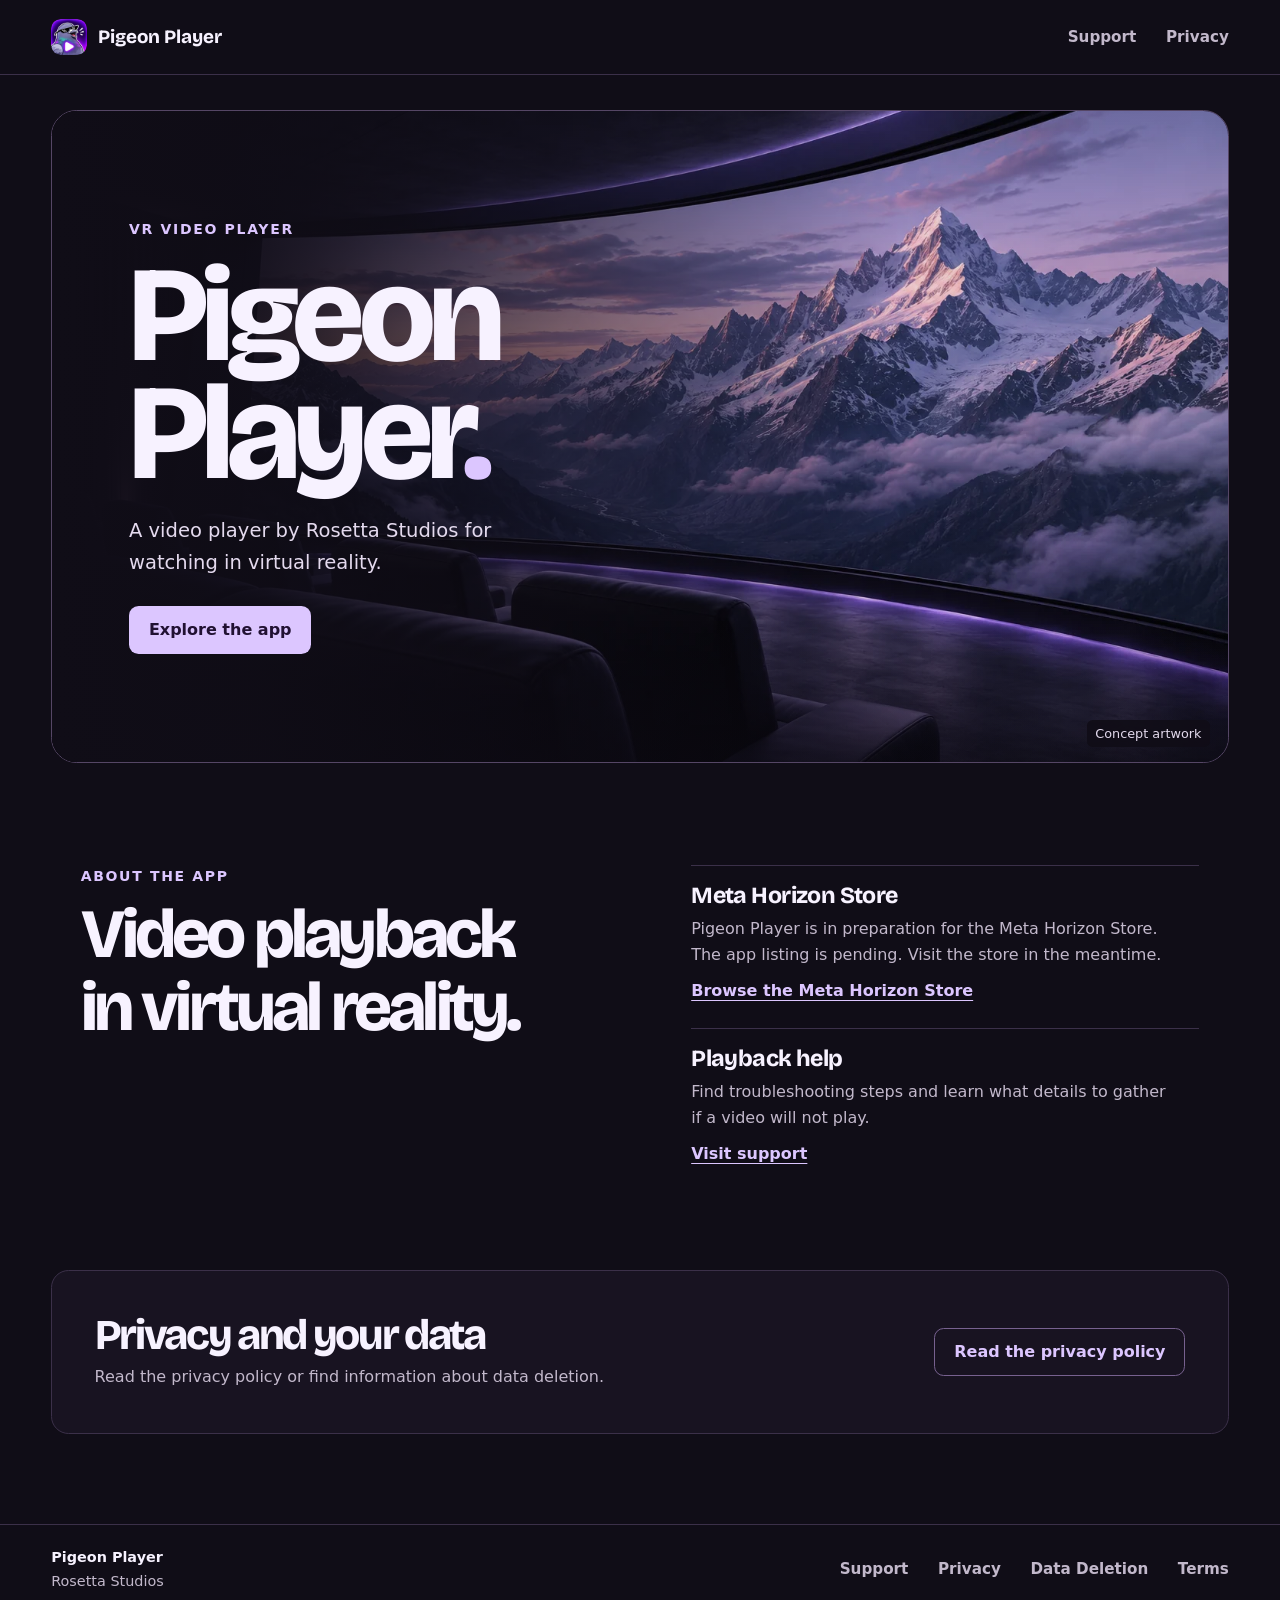
==== index.html @ 3c668d74 "Publish Pigeon Player website" ====
<!doctype html>
<html lang="en">
<head>
  <meta charset="utf-8">
  <meta name="viewport" content="width=device-width, initial-scale=1">
  <meta name="description" content="Meet Pigeon Player, a VR video player by Rosetta Studios in preparation for the Meta Horizon Store.">
  <meta name="theme-color" content="#100d17">
  <title>Pigeon Player — VR Video Player</title>
  <link rel="canonical" href="https://odgripginger.github.io/pigeon-player-website/">
  <link rel="icon" type="image/png" href="assets/pigeon-player-icon.png">
  <link rel="stylesheet" href="styles.css">
</head>
<body>
  <a class="skip" href="#main">Skip to content</a>
  <header class="site-header">
    <div class="wrap header-inner">
      <a class="brand" href="index.html" aria-current="page"><img class="brand-mark" src="assets/pigeon-player-icon.png" alt="" width="36" height="36"><span>Pigeon Player</span></a>
      <nav class="header-nav" aria-label="Primary"><a href="support.html">Support</a><a href="privacy.html">Privacy</a></nav>
    </div>
  </header>

<main id="main" class="home">
  <section class="hero wrap" aria-labelledby="hero-title">
    <img class="hero-art" src="assets/alpine-cinema.webp" alt="" width="1536" height="1024" fetchpriority="high">
    <div class="hero-content">
      <p class="eyebrow">VR video player</p>
      <h1 id="hero-title">Pigeon<br>Player<span>.</span></h1>
      <p class="hero-description">A video player by Rosetta Studios for watching in virtual reality.</p>
      <a class="button" href="#about">Explore the app</a>
    </div>
    <p class="hero-credit">Concept artwork</p>
  </section>

  <section class="overview wrap" id="about" aria-labelledby="about-title">
    <div>
      <p class="eyebrow">About the app</p>
      <h2 id="about-title">Video playback<br> in virtual reality.</h2>
    </div>
    <div class="overview-details">
      <article class="overview-item">
        <h3>Meta Horizon Store</h3>
        <p>Pigeon Player is in preparation for the Meta Horizon Store. The app listing is pending. Visit the store in the meantime.</p>
        <a class="text-link" href="https://www.meta.com/experiences/">Browse the Meta Horizon Store</a>
      </article>
      <article class="overview-item">
        <h3>Playback help</h3>
        <p>Find troubleshooting steps and learn what details to gather if a video will not play.</p>
        <a class="text-link" href="support.html">Visit support</a>
      </article>
    </div>
  </section>

  <section class="privacy-band wrap" aria-labelledby="privacy-title">
    <div>
      <h2 id="privacy-title">Privacy and your data</h2>
      <p>Read the privacy policy or find information about data deletion.</p>
    </div>
    <a class="button button-outline" href="privacy.html">Read the privacy policy</a>
  </section>
</main>
  <footer class="site-footer">
    <div class="wrap footer-inner">
      <p><strong>Pigeon Player</strong><br>Rosetta Studios</p>
      <nav aria-label="Footer"><a href="support.html">Support</a><a href="privacy.html">Privacy</a><a href="data-deletion.html">Data Deletion</a><a href="terms.html">Terms</a></nav>
    </div>
  </footer>
</body>
</html>
---- styles.css ----
@font-face {
  font-family: "Bricolage Grotesque";
  src: url("assets/bricolage-grotesque.woff2") format("woff2");
  font-style: normal;
  font-weight: 600 800;
  font-display: swap;
}

:root {
  color-scheme: dark;
  --bg: #100d17;
  --surface: #181321;
  --ink: #f7f2ff;
  --muted: #c2b8cb;
  --accent: #dcc6ff;
  --accent-ink: #211132;
  --line: #3b3049;
  --display: "Bricolage Grotesque", "Segoe UI", sans-serif;
  --body: "Segoe UI", system-ui, sans-serif;
  --gutter: clamp(1rem, 4vw, 3.5rem);
  --wrap: 77rem;
}

*, *::before, *::after { box-sizing: border-box; }
body {
  margin: 0;
  min-height: 100vh;
  min-height: 100svh;
  display: flex;
  flex-direction: column;
  background: var(--bg);
  color: var(--ink);
  font: 1rem/1.65 var(--body);
}
main { flex: 1 0 auto; }
h1, h2, h3, p, ul, ol, figure { margin: 0; }
h1, h2, h3 { font-family: var(--display); font-weight: 750; line-height: 1.05; }
p { color: var(--muted); }
a { color: var(--accent); text-underline-offset: .22em; }
a:hover { color: var(--ink); }
:focus-visible { outline: 2px solid var(--accent); outline-offset: 5px; }
[id] { scroll-margin-top: 1.5rem; }

.wrap { width: min(var(--wrap), calc(100% - var(--gutter) * 2)); margin-inline: auto; }
.skip {
  position: fixed;
  z-index: 5;
  inset: .75rem auto auto .75rem;
  padding: .5rem 1rem;
  transform: translateY(-200%);
  background: var(--accent);
  color: var(--accent-ink);
}
.skip:focus { transform: none; color: var(--accent-ink); }

.site-header { border-bottom: 1px solid var(--line); }
.header-inner, .footer-inner {
  display: flex;
  align-items: center;
  justify-content: space-between;
  flex-wrap: wrap;
  column-gap: 1.5rem;
  row-gap: .45rem;
}
.header-inner { min-height: 4.65rem; padding-block: .65rem; }
.brand {
  display: inline-flex;
  align-items: center;
  gap: .7rem;
  color: var(--ink);
  font: 750 1.18rem/1.1 var(--display);
  text-decoration: none;
}
.brand-mark {
  display: block;
  width: 2.25rem;
  height: auto;
  border-radius: .6rem;
}
.header-nav, .footer-inner nav { display: flex; flex-wrap: wrap; gap: .25rem clamp(.9rem, 2.5vw, 1.85rem); }
.header-nav a, .footer-inner nav a {
  display: inline-flex;
  align-items: center;
  min-height: 2.65rem;
  color: var(--muted);
  font-size: .95rem;
  font-weight: 600;
  text-decoration: none;
}
.header-nav a:hover, .footer-inner nav a:hover, a[aria-current="page"] { color: var(--ink); }
.header-nav a[aria-current], .footer-inner nav a[aria-current] { text-decoration: underline; }

.home { padding-block: clamp(1rem, 3vw, 2.15rem) clamp(3.5rem, 7vw, 6rem); }
.hero {
  position: relative;
  isolation: isolate;
  display: grid;
  align-items: center;
  min-height: clamp(32rem, 51vw, 41.5rem);
  overflow: hidden;
  border: 1px solid #554665;
  border-radius: 1.6rem;
  background: #171222;
}
.hero-art, .hero::after { position: absolute; inset: 0; width: 100%; height: 100%; }
.hero-art { z-index: -2; object-fit: cover; object-position: center 54%; }
.hero::after {
  content: "";
  z-index: -1;
  background:
    linear-gradient(90deg, #100d17 0%, #100d17e8 18%, #100d1790 42%, #100d1715 72%),
    linear-gradient(0deg, #08060da8 0%, transparent 22%);
}
.hero-content { padding: clamp(1.4rem, 6vw, 5.15rem); max-width: 42rem; }
.eyebrow {
  color: var(--accent);
  font-size: .875rem;
  font-weight: 700;
  letter-spacing: .12em;
  text-transform: uppercase;
}
.hero h1 {
  margin-block: 1rem 1.35rem;
  font-size: clamp(4.55rem, 10.6vw, 9.3rem);
  letter-spacing: -.045em;
  line-height: .87;
}
.hero h1 span { color: var(--accent); }
.hero-description { max-width: 25rem; font-size: clamp(1rem, 1.65vw, 1.22rem); color: #e4daee; }
.hero-credit {
  position: absolute;
  right: 1.1rem;
  bottom: .9rem;
  padding: .2rem .55rem;
  border-radius: .35rem;
  background: #100d17e6;
  color: #e2d9ec;
  font-size: .8rem;
}
.button {
  display: inline-flex;
  align-items: center;
  justify-content: center;
  min-height: 3.05rem;
  padding: .55rem 1.18rem;
  border: 1px solid transparent;
  border-radius: .6rem;
  background: var(--accent);
  color: var(--accent-ink);
  font-weight: 700;
  text-align: center;
  text-decoration: none;
  transition: background-color .18s ease, color .18s ease;
}
.hero .button { margin-top: 1.65rem; }
.button:hover { background: #f2e9ff; color: var(--accent-ink); }
.button-outline { background: transparent; border-color: #77618f; color: var(--accent); }

.overview {
  display: grid;
  grid-template-columns: 1fr 1fr;
  gap: 2rem clamp(2rem, 8vw, 7.5rem);
  padding: clamp(3.5rem, 8vw, 6.75rem) clamp(0rem, 2.3vw, 2rem);
}
.overview h2, .privacy-band h2 { margin-top: .7rem; letter-spacing: -.055em; }
.overview h2 { font-size: clamp(2.5rem, 5.4vw, 4.6rem); }
.overview-item { border-top: 1px solid var(--line); padding-block: 1.05rem 1.45rem; }
.overview-item:last-child { padding-bottom: 0; }
.overview-item h3 { font-size: 1.45rem; letter-spacing: -.025em; }
.overview-item p { margin-top: .55rem; max-width: 47ch; }
.text-link { display: inline-block; margin-top: .6rem; font-weight: 650; }
.privacy-band {
  display: flex;
  gap: 1.1rem 2rem;
  align-items: center;
  justify-content: space-between;
  flex-wrap: wrap;
  padding: clamp(1.4rem, 4vw, 2.65rem);
  border: 1px solid var(--line);
  border-radius: 1.1rem;
  background: var(--surface);
}
.privacy-band h2 { margin: 0 0 .4rem; font-size: clamp(1.7rem, 3.5vw, 2.65rem); }

.resource { padding-block: clamp(2.75rem, 7vw, 5.75rem) clamp(4rem, 8vw, 7rem); }
.resource-heading {
  padding-bottom: clamp(1.75rem, 5vw, 3.45rem);
  border-bottom: 1px solid var(--line);
}
.resource-heading h1 {
  margin-block: .45rem .9rem;
  font-size: clamp(3rem, 8vw, 6.65rem);
  letter-spacing: -.073em;
}
.resource-heading > p:last-child { max-width: 62ch; font-size: 1.075rem; }
.resource-layout {
  display: grid;
  grid-template-columns: minmax(11rem, .62fr) minmax(0, 2fr);
  gap: clamp(1.75rem, 6vw, 6.5rem);
  margin-top: 2rem;
}
.outline { align-self: start; }
.outline p { color: var(--ink); font-weight: 700; }
.outline ul { list-style: none; padding: .65rem 0 0; }
.outline a { display: inline-block; padding: .25rem 0; }
.resource-content { max-width: 71ch; }
.resource-content section { padding: 1.5rem 0; border-bottom: 1px solid var(--line); }
.resource-content section:first-child { padding-top: 0; }
.resource-content section:last-child { padding-bottom: 0; border-bottom: 0; }
.resource-content h2 { font-size: clamp(1.45rem, 3vw, 2rem); letter-spacing: -.025em; }
.resource-content h2 + *, .resource-content p + p { margin-top: .65rem; }
.resource-content ol { color: var(--muted); padding-inline-start: 1.45rem; }
.resource-content li + li { margin-top: .5rem; }
.effective { margin-bottom: 1.2rem; color: var(--accent); font-size: .93rem; font-weight: 650; }

.site-footer { padding-block: 1.35rem; border-top: 1px solid var(--line); }
.footer-inner { align-items: center; }
.footer-inner p { font-size: .9rem; }
.footer-inner strong { color: var(--ink); }

@media (max-width: 44rem) {
  .hero { min-height: 35rem; align-items: end; }
  .hero-art { object-position: 66% 50%; }
  .hero::after { background: linear-gradient(0deg, #100d17 0%, #100d17ec 24%, #100d1766 61%, #100d1724); }
  .hero-content { padding-bottom: 4.15rem; }
  .overview, .resource-layout { grid-template-columns: minmax(0, 1fr); }
  .resource-layout { margin-top: 1.35rem; }
  .outline { padding: .8rem 1rem; border: 1px solid var(--line); border-radius: .65rem; }
}

@media (max-width: 23rem) {
  .brand { font-size: 1rem; }
  .brand-mark { width: 2rem; }
  .header-inner { column-gap: .6rem; }
  .header-nav { gap: .65rem; }
  .hero h1 { font-size: clamp(2.2rem, 17vw, 4.55rem); }
}

@media (prefers-reduced-motion: reduce) {
  *, *::before, *::after { transition: none !important; }
}
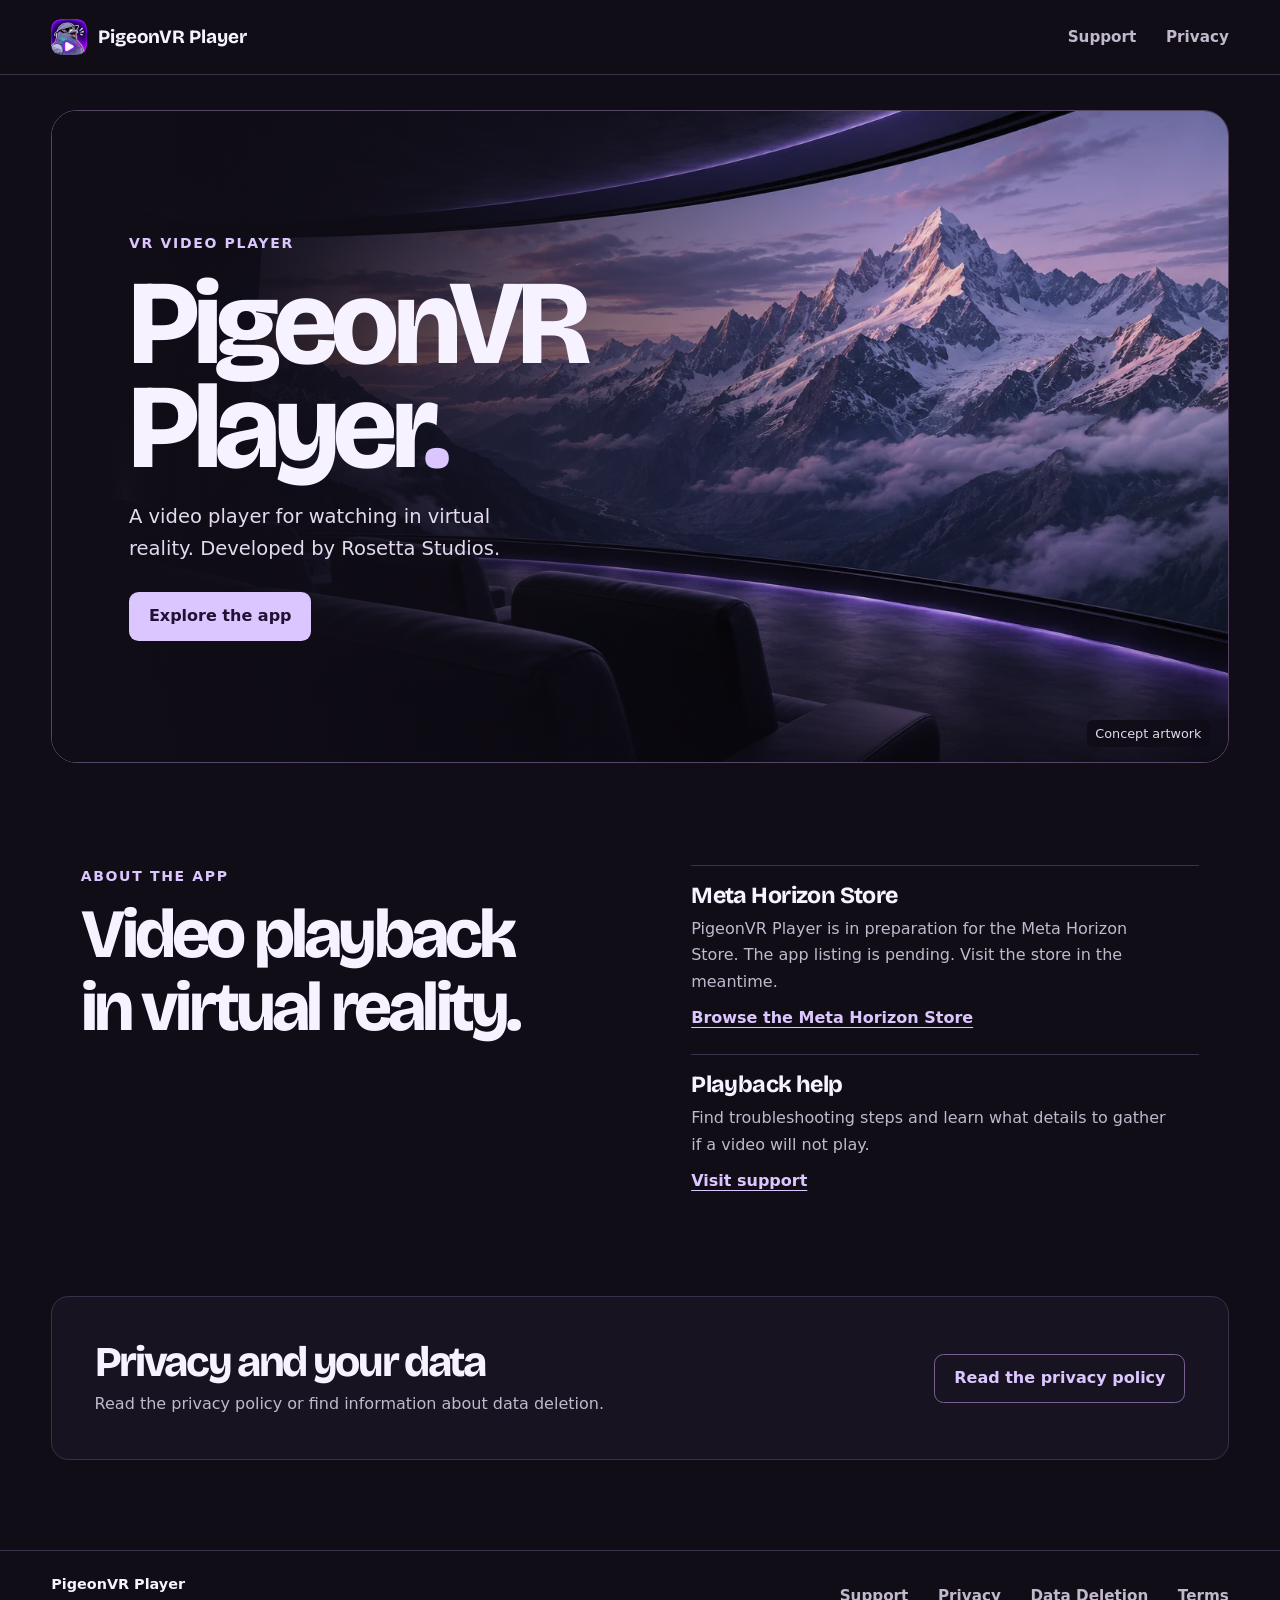
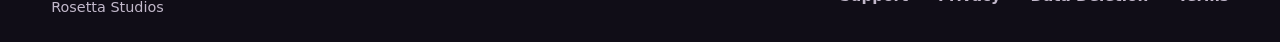
==== commit 4a8be70f: "Rename website to PigeonVR Player" ====
--- a/index.html
+++ b/index.html
@@ -3,10 +3,10 @@
 <head>
   <meta charset="utf-8">
   <meta name="viewport" content="width=device-width, initial-scale=1">
-  <meta name="description" content="Meet Pigeon Player, a VR video player by Rosetta Studios in preparation for the Meta Horizon Store.">
+  <meta name="description" content="Meet PigeonVR Player, a VR video player by Rosetta Studios in preparation for the Meta Horizon Store.">
   <meta name="theme-color" content="#100d17">
-  <title>Pigeon Player — VR Video Player</title>
-  <link rel="canonical" href="https://odgripginger.github.io/pigeon-player-website/">
+  <title>PigeonVR Player — VR Video Player</title>
+  <link rel="canonical" href="https://odgripginger.github.io/PigeonVRPlayer/">
   <link rel="icon" type="image/png" href="assets/pigeon-player-icon.png">
   <link rel="stylesheet" href="styles.css">
 </head>
@@ -14,8 +14,8 @@
   <a class="skip" href="#main">Skip to content</a>
   <header class="site-header">
     <div class="wrap header-inner">
-      <a class="brand" href="index.html" aria-current="page"><img class="brand-mark" src="assets/pigeon-player-icon.png" alt="" width="36" height="36"><span>Pigeon Player</span></a>
-      <nav class="header-nav" aria-label="Primary"><a href="support.html">Support</a><a href="privacy.html">Privacy</a></nav>
+      <a class="brand" href="index.html" aria-current="page"><img class="brand-mark" src="assets/pigeon-player-icon.png" alt="" width="36" height="36"><span>PigeonVR Player</span></a>
+      <nav class="header-nav" aria-label="Primary"><a href="support.html">Support</a><a href="./privacy">Privacy</a></nav>
     </div>
   </header>
 
@@ -24,8 +24,8 @@
     <img class="hero-art" src="assets/alpine-cinema.webp" alt="" width="1536" height="1024" fetchpriority="high">
     <div class="hero-content">
       <p class="eyebrow">VR video player</p>
-      <h1 id="hero-title">Pigeon<br>Player<span>.</span></h1>
-      <p class="hero-description">A video player by Rosetta Studios for watching in virtual reality.</p>
+      <h1 id="hero-title">PigeonVR<br>Player<span>.</span></h1>
+      <p class="hero-description">A video player for watching in virtual reality. Developed by Rosetta Studios.</p>
       <a class="button" href="#about">Explore the app</a>
     </div>
     <p class="hero-credit">Concept artwork</p>
@@ -39,7 +39,7 @@
     <div class="overview-details">
       <article class="overview-item">
         <h3>Meta Horizon Store</h3>
-        <p>Pigeon Player is in preparation for the Meta Horizon Store. The app listing is pending. Visit the store in the meantime.</p>
+        <p>PigeonVR Player is in preparation for the Meta Horizon Store. The app listing is pending. Visit the store in the meantime.</p>
         <a class="text-link" href="https://www.meta.com/experiences/">Browse the Meta Horizon Store</a>
       </article>
       <article class="overview-item">
@@ -55,13 +55,13 @@
       <h2 id="privacy-title">Privacy and your data</h2>
       <p>Read the privacy policy or find information about data deletion.</p>
     </div>
-    <a class="button button-outline" href="privacy.html">Read the privacy policy</a>
+    <a class="button button-outline" href="./privacy">Read the privacy policy</a>
   </section>
 </main>
   <footer class="site-footer">
     <div class="wrap footer-inner">
-      <p><strong>Pigeon Player</strong><br>Rosetta Studios</p>
-      <nav aria-label="Footer"><a href="support.html">Support</a><a href="privacy.html">Privacy</a><a href="data-deletion.html">Data Deletion</a><a href="terms.html">Terms</a></nav>
+      <p><strong>PigeonVR Player</strong><br>Rosetta Studios</p>
+      <nav aria-label="Footer"><a href="support.html">Support</a><a href="./privacy">Privacy</a><a href="data-deletion.html">Data Deletion</a><a href="terms.html">Terms</a></nav>
     </div>
   </footer>
 </body>
--- a/styles.css
+++ b/styles.css
@@ -121,7 +121,7 @@
 }
 .hero h1 {
   margin-block: 1rem 1.35rem;
-  font-size: clamp(4.55rem, 10.6vw, 9.3rem);
+  font-size: clamp(2.35rem, 9.5vw, 7.5rem);
   letter-spacing: -.045em;
   line-height: .87;
 }
@@ -223,6 +223,7 @@
   .hero-art { object-position: 66% 50%; }
   .hero::after { background: linear-gradient(0deg, #100d17 0%, #100d17ec 24%, #100d1766 61%, #100d1724); }
   .hero-content { padding-bottom: 4.15rem; }
+  .hero h1 { font-size: clamp(2.35rem, 11.5vw, 5rem); }
   .overview, .resource-layout { grid-template-columns: minmax(0, 1fr); }
   .resource-layout { margin-top: 1.35rem; }
   .outline { padding: .8rem 1rem; border: 1px solid var(--line); border-radius: .65rem; }
@@ -233,7 +234,6 @@
   .brand-mark { width: 2rem; }
   .header-inner { column-gap: .6rem; }
   .header-nav { gap: .65rem; }
-  .hero h1 { font-size: clamp(2.2rem, 17vw, 4.55rem); }
 }
 
 @media (prefers-reduced-motion: reduce) {
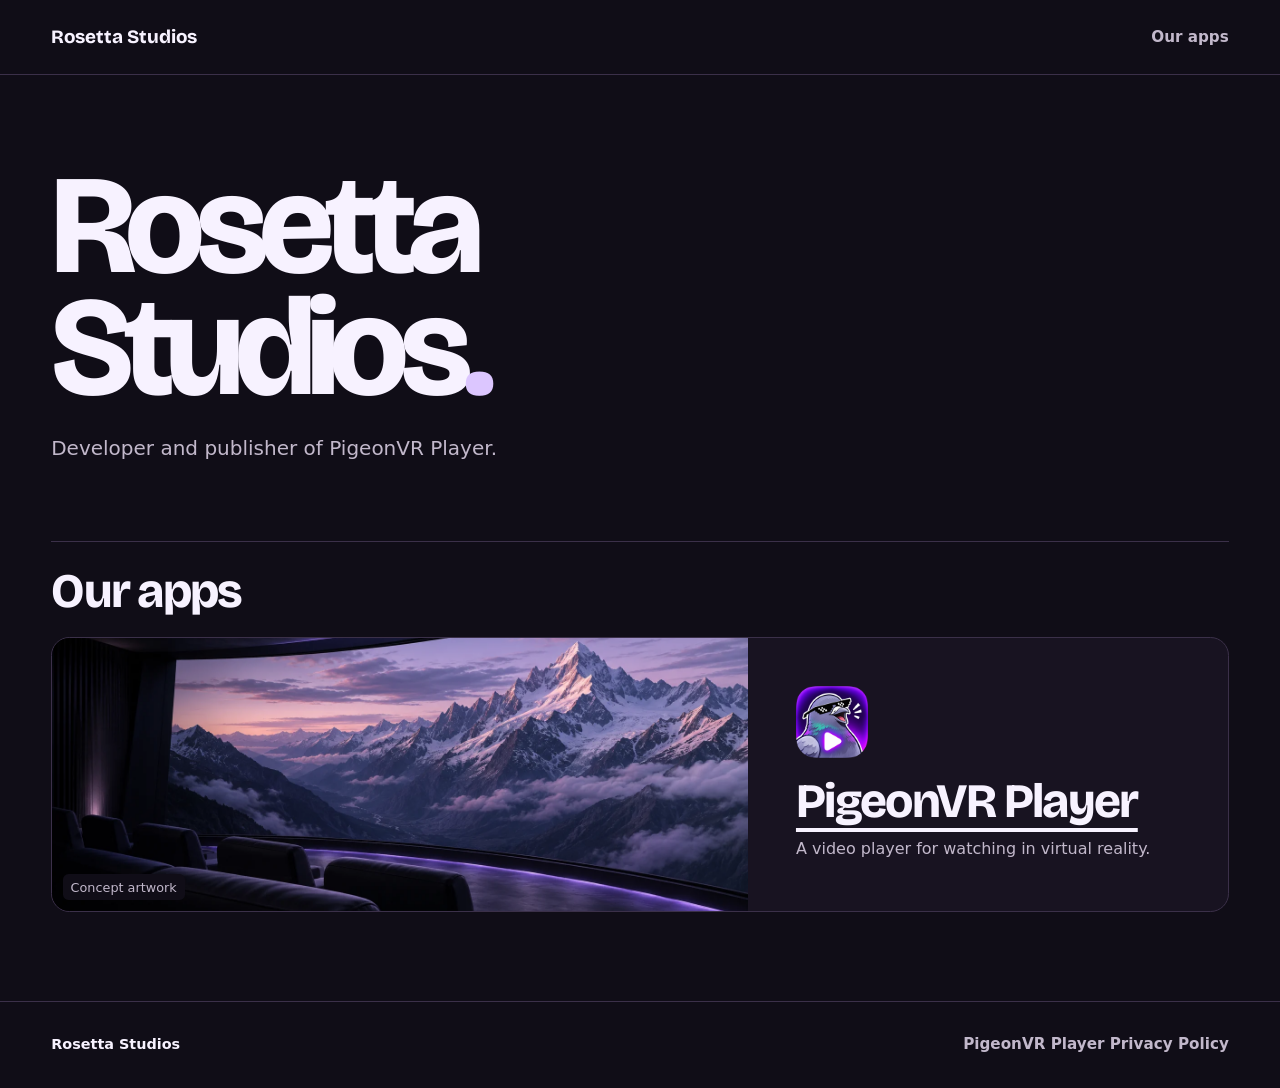
==== commit 8ad3a46d: "Publish Rosetta Studios homepage and PigeonVR Player routes" ====
--- a/index.html
+++ b/index.html
@@ -3,65 +3,45 @@
 <head>
   <meta charset="utf-8">
   <meta name="viewport" content="width=device-width, initial-scale=1">
-  <meta name="description" content="Meet PigeonVR Player, a VR video player by Rosetta Studios in preparation for the Meta Horizon Store.">
   <meta name="theme-color" content="#100d17">
-  <title>PigeonVR Player — VR Video Player</title>
-  <link rel="canonical" href="https://odgripginger.github.io/PigeonVRPlayer/">
-  <link rel="icon" type="image/png" href="assets/pigeon-player-icon.png">
-  <link rel="stylesheet" href="styles.css">
+  <meta name="description" content="Rosetta Studios develops and publishes PigeonVR Player, a video player for virtual reality.">
+  <title>Rosetta Studios</title>
+  <link rel="canonical" href="https://rosettaindia.com/">
+  <link rel="stylesheet" href="./PigeonVRPlayer/styles.css">
+  <link rel="stylesheet" href="./publisher.css">
 </head>
 <body>
   <a class="skip" href="#main">Skip to content</a>
   <header class="site-header">
     <div class="wrap header-inner">
-      <a class="brand" href="index.html" aria-current="page"><img class="brand-mark" src="assets/pigeon-player-icon.png" alt="" width="36" height="36"><span>PigeonVR Player</span></a>
-      <nav class="header-nav" aria-label="Primary"><a href="support.html">Support</a><a href="./privacy">Privacy</a></nav>
+      <a class="brand" href="./" aria-current="page">Rosetta Studios</a>
+      <nav class="header-nav" aria-label="Primary"><a href="#apps">Our apps</a></nav>
     </div>
   </header>
-
-<main id="main" class="home">
-  <section class="hero wrap" aria-labelledby="hero-title">
-    <img class="hero-art" src="assets/alpine-cinema.webp" alt="" width="1536" height="1024" fetchpriority="high">
-    <div class="hero-content">
-      <p class="eyebrow">VR video player</p>
-      <h1 id="hero-title">PigeonVR<br>Player<span>.</span></h1>
-      <p class="hero-description">A video player for watching in virtual reality. Developed by Rosetta Studios.</p>
-      <a class="button" href="#about">Explore the app</a>
-    </div>
-    <p class="hero-credit">Concept artwork</p>
-  </section>
-
-  <section class="overview wrap" id="about" aria-labelledby="about-title">
-    <div>
-      <p class="eyebrow">About the app</p>
-      <h2 id="about-title">Video playback<br> in virtual reality.</h2>
-    </div>
-    <div class="overview-details">
-      <article class="overview-item">
-        <h3>Meta Horizon Store</h3>
-        <p>PigeonVR Player is in preparation for the Meta Horizon Store. The app listing is pending. Visit the store in the meantime.</p>
-        <a class="text-link" href="https://www.meta.com/experiences/">Browse the Meta Horizon Store</a>
+  <main id="main" class="wrap studio">
+    <section class="studio-intro" aria-labelledby="studio-title">
+      <h1 id="studio-title">Rosetta<br>Studios<span>.</span></h1>
+      <p>Developer and publisher of PigeonVR Player.</p>
+    </section>
+    <section class="studio-apps" id="apps" aria-labelledby="apps-title">
+      <h2 id="apps-title">Our apps</h2>
+      <article class="studio-app">
+        <div class="studio-art">
+          <img src="./PigeonVRPlayer/assets/alpine-cinema.webp" alt="" width="1536" height="1024">
+          <span>Concept artwork</span>
+        </div>
+        <div class="studio-product">
+          <img src="./PigeonVRPlayer/assets/pigeon-player-icon.png" alt="" width="72" height="72">
+          <h3><a class="product-link" href="https://rosettaindia.com/PigeonVRPlayer">PigeonVR Player</a></h3>
+          <p>A video player for watching in virtual reality.</p>
+        </div>
       </article>
-      <article class="overview-item">
-        <h3>Playback help</h3>
-        <p>Find troubleshooting steps and learn what details to gather if a video will not play.</p>
-        <a class="text-link" href="support.html">Visit support</a>
-      </article>
-    </div>
-  </section>
-
-  <section class="privacy-band wrap" aria-labelledby="privacy-title">
-    <div>
-      <h2 id="privacy-title">Privacy and your data</h2>
-      <p>Read the privacy policy or find information about data deletion.</p>
-    </div>
-    <a class="button button-outline" href="./privacy">Read the privacy policy</a>
-  </section>
-</main>
+    </section>
+  </main>
   <footer class="site-footer">
     <div class="wrap footer-inner">
-      <p><strong>PigeonVR Player</strong><br>Rosetta Studios</p>
-      <nav aria-label="Footer"><a href="support.html">Support</a><a href="./privacy">Privacy</a><a href="data-deletion.html">Data Deletion</a><a href="terms.html">Terms</a></nav>
+      <p><strong>Rosetta Studios</strong></p>
+      <nav aria-label="Footer"><a href="https://rosettaindia.com/PigeonVRPlayer/privacy">PigeonVR Player Privacy Policy</a></nav>
     </div>
   </footer>
 </body>
--- a/PigeonVRPlayer/styles.css
+++ b/PigeonVRPlayer/styles.css
@@ -0,0 +1,241 @@
+@font-face {
+  font-family: "Bricolage Grotesque";
+  src: url("assets/bricolage-grotesque.woff2") format("woff2");
+  font-style: normal;
+  font-weight: 600 800;
+  font-display: swap;
+}
+
+:root {
+  color-scheme: dark;
+  --bg: #100d17;
+  --surface: #181321;
+  --ink: #f7f2ff;
+  --muted: #c2b8cb;
+  --accent: #dcc6ff;
+  --accent-ink: #211132;
+  --line: #3b3049;
+  --display: "Bricolage Grotesque", "Segoe UI", sans-serif;
+  --body: "Segoe UI", system-ui, sans-serif;
+  --gutter: clamp(1rem, 4vw, 3.5rem);
+  --wrap: 77rem;
+}
+
+*, *::before, *::after { box-sizing: border-box; }
+body {
+  margin: 0;
+  min-height: 100vh;
+  min-height: 100svh;
+  display: flex;
+  flex-direction: column;
+  background: var(--bg);
+  color: var(--ink);
+  font: 1rem/1.65 var(--body);
+}
+main { flex: 1 0 auto; }
+h1, h2, h3, p, ul, ol, figure { margin: 0; }
+h1, h2, h3 { font-family: var(--display); font-weight: 750; line-height: 1.05; }
+p { color: var(--muted); }
+a { color: var(--accent); text-underline-offset: .22em; }
+a:hover { color: var(--ink); }
+:focus-visible { outline: 2px solid var(--accent); outline-offset: 5px; }
+[id] { scroll-margin-top: 1.5rem; }
+
+.wrap { width: min(var(--wrap), calc(100% - var(--gutter) * 2)); margin-inline: auto; }
+.skip {
+  position: fixed;
+  z-index: 5;
+  inset: .75rem auto auto .75rem;
+  padding: .5rem 1rem;
+  transform: translateY(-200%);
+  background: var(--accent);
+  color: var(--accent-ink);
+}
+.skip:focus { transform: none; color: var(--accent-ink); }
+
+.site-header { border-bottom: 1px solid var(--line); }
+.header-inner, .footer-inner {
+  display: flex;
+  align-items: center;
+  justify-content: space-between;
+  flex-wrap: wrap;
+  column-gap: 1.5rem;
+  row-gap: .45rem;
+}
+.header-inner { min-height: 4.65rem; padding-block: .65rem; }
+.brand {
+  display: inline-flex;
+  align-items: center;
+  gap: .7rem;
+  color: var(--ink);
+  font: 750 1.18rem/1.1 var(--display);
+  text-decoration: none;
+}
+.brand-mark {
+  display: block;
+  width: 2.25rem;
+  height: auto;
+  border-radius: .6rem;
+}
+.header-nav, .footer-inner nav { display: flex; flex-wrap: wrap; gap: .25rem clamp(.9rem, 2.5vw, 1.85rem); }
+.header-nav a, .footer-inner nav a {
+  display: inline-flex;
+  align-items: center;
+  min-height: 2.65rem;
+  color: var(--muted);
+  font-size: .95rem;
+  font-weight: 600;
+  text-decoration: none;
+}
+.header-nav a:hover, .footer-inner nav a:hover, a[aria-current="page"] { color: var(--ink); }
+.header-nav a[aria-current], .footer-inner nav a[aria-current] { text-decoration: underline; }
+
+.home { padding-block: clamp(1rem, 3vw, 2.15rem) clamp(3.5rem, 7vw, 6rem); }
+.hero {
+  position: relative;
+  isolation: isolate;
+  display: grid;
+  align-items: center;
+  min-height: clamp(32rem, 51vw, 41.5rem);
+  overflow: hidden;
+  border: 1px solid #554665;
+  border-radius: 1.6rem;
+  background: #171222;
+}
+.hero-art, .hero::after { position: absolute; inset: 0; width: 100%; height: 100%; }
+.hero-art { z-index: -2; object-fit: cover; object-position: center 54%; }
+.hero::after {
+  content: "";
+  z-index: -1;
+  background:
+    linear-gradient(90deg, #100d17 0%, #100d17e8 18%, #100d1790 42%, #100d1715 72%),
+    linear-gradient(0deg, #08060da8 0%, transparent 22%);
+}
+.hero-content { padding: clamp(1.4rem, 6vw, 5.15rem); max-width: 42rem; }
+.eyebrow {
+  color: var(--accent);
+  font-size: .875rem;
+  font-weight: 700;
+  letter-spacing: .12em;
+  text-transform: uppercase;
+}
+.hero h1 {
+  margin-block: 1rem 1.35rem;
+  font-size: clamp(2.35rem, 9.5vw, 7.5rem);
+  letter-spacing: -.045em;
+  line-height: .87;
+}
+.hero h1 span { color: var(--accent); }
+.hero-description { max-width: 25rem; font-size: clamp(1rem, 1.65vw, 1.22rem); color: #e4daee; }
+.hero-credit {
+  position: absolute;
+  right: 1.1rem;
+  bottom: .9rem;
+  padding: .2rem .55rem;
+  border-radius: .35rem;
+  background: #100d17e6;
+  color: #e2d9ec;
+  font-size: .8rem;
+}
+.button {
+  display: inline-flex;
+  align-items: center;
+  justify-content: center;
+  min-height: 3.05rem;
+  padding: .55rem 1.18rem;
+  border: 1px solid transparent;
+  border-radius: .6rem;
+  background: var(--accent);
+  color: var(--accent-ink);
+  font-weight: 700;
+  text-align: center;
+  text-decoration: none;
+  transition: background-color .18s ease, color .18s ease;
+}
+.hero .button { margin-top: 1.65rem; }
+.button:hover { background: #f2e9ff; color: var(--accent-ink); }
+.button-outline { background: transparent; border-color: #77618f; color: var(--accent); }
+
+.overview {
+  display: grid;
+  grid-template-columns: 1fr 1fr;
+  gap: 2rem clamp(2rem, 8vw, 7.5rem);
+  padding: clamp(3.5rem, 8vw, 6.75rem) clamp(0rem, 2.3vw, 2rem);
+}
+.overview h2, .privacy-band h2 { margin-top: .7rem; letter-spacing: -.055em; }
+.overview h2 { font-size: clamp(2.5rem, 5.4vw, 4.6rem); }
+.overview-item { border-top: 1px solid var(--line); padding-block: 1.05rem 1.45rem; }
+.overview-item:last-child { padding-bottom: 0; }
+.overview-item h3 { font-size: 1.45rem; letter-spacing: -.025em; }
+.overview-item p { margin-top: .55rem; max-width: 47ch; }
+.text-link { display: inline-block; margin-top: .6rem; font-weight: 650; }
+.privacy-band {
+  display: flex;
+  gap: 1.1rem 2rem;
+  align-items: center;
+  justify-content: space-between;
+  flex-wrap: wrap;
+  padding: clamp(1.4rem, 4vw, 2.65rem);
+  border: 1px solid var(--line);
+  border-radius: 1.1rem;
+  background: var(--surface);
+}
+.privacy-band h2 { margin: 0 0 .4rem; font-size: clamp(1.7rem, 3.5vw, 2.65rem); }
+
+.resource { padding-block: clamp(2.75rem, 7vw, 5.75rem) clamp(4rem, 8vw, 7rem); }
+.resource-heading {
+  padding-bottom: clamp(1.75rem, 5vw, 3.45rem);
+  border-bottom: 1px solid var(--line);
+}
+.resource-heading h1 {
+  margin-block: .45rem .9rem;
+  font-size: clamp(3rem, 8vw, 6.65rem);
+  letter-spacing: -.073em;
+}
+.resource-heading > p:last-child { max-width: 62ch; font-size: 1.075rem; }
+.resource-layout {
+  display: grid;
+  grid-template-columns: minmax(11rem, .62fr) minmax(0, 2fr);
+  gap: clamp(1.75rem, 6vw, 6.5rem);
+  margin-top: 2rem;
+}
+.outline { align-self: start; }
+.outline p { color: var(--ink); font-weight: 700; }
+.outline ul { list-style: none; padding: .65rem 0 0; }
+.outline a { display: inline-block; padding: .25rem 0; }
+.resource-content { max-width: 71ch; }
+.resource-content section { padding: 1.5rem 0; border-bottom: 1px solid var(--line); }
+.resource-content section:first-child { padding-top: 0; }
+.resource-content section:last-child { padding-bottom: 0; border-bottom: 0; }
+.resource-content h2 { font-size: clamp(1.45rem, 3vw, 2rem); letter-spacing: -.025em; }
+.resource-content h2 + *, .resource-content p + p { margin-top: .65rem; }
+.resource-content ol { color: var(--muted); padding-inline-start: 1.45rem; }
+.resource-content li + li { margin-top: .5rem; }
+.effective { margin-bottom: 1.2rem; color: var(--accent); font-size: .93rem; font-weight: 650; }
+
+.site-footer { padding-block: 1.35rem; border-top: 1px solid var(--line); }
+.footer-inner { align-items: center; }
+.footer-inner p { font-size: .9rem; }
+.footer-inner strong { color: var(--ink); }
+
+@media (max-width: 44rem) {
+  .hero { min-height: 35rem; align-items: end; }
+  .hero-art { object-position: 66% 50%; }
+  .hero::after { background: linear-gradient(0deg, #100d17 0%, #100d17ec 24%, #100d1766 61%, #100d1724); }
+  .hero-content { padding-bottom: 4.15rem; }
+  .hero h1 { font-size: clamp(2.35rem, 11.5vw, 5rem); }
+  .overview, .resource-layout { grid-template-columns: minmax(0, 1fr); }
+  .resource-layout { margin-top: 1.35rem; }
+  .outline { padding: .8rem 1rem; border: 1px solid var(--line); border-radius: .65rem; }
+}
+
+@media (max-width: 23rem) {
+  .brand { font-size: 1rem; }
+  .brand-mark { width: 2rem; }
+  .header-inner { column-gap: .6rem; }
+  .header-nav { gap: .65rem; }
+}
+
+@media (prefers-reduced-motion: reduce) {
+  *, *::before, *::after { transition: none !important; }
+}
--- a/publisher.css
+++ b/publisher.css
@@ -0,0 +1,44 @@
+.studio { padding-block: clamp(2.5rem, 7vw, 6.5rem); }
+.studio-intro { padding-bottom: clamp(2.4rem, 6vw, 5rem); }
+.studio-intro h1 {
+  margin-bottom: 1.35rem;
+  font-size: clamp(3.6rem, 11vw, 9rem);
+  letter-spacing: -.065em;
+  line-height: .87;
+}
+.studio-intro h1 span { color: var(--accent); }
+.studio-intro p { font-size: clamp(1rem, 2vw, 1.25rem); }
+.studio-apps { border-top: 1px solid var(--line); padding-top: 1.5rem; }
+.studio-apps h2 { margin-bottom: 1.25rem; font-size: clamp(1.65rem, 4vw, 3rem); letter-spacing: -.035em; }
+.studio-app {
+  position: relative;
+  display: grid;
+  grid-template-columns: minmax(0, 1.45fr) minmax(0, 1fr);
+  overflow: hidden;
+  border: 1px solid var(--line);
+  border-radius: 1.15rem;
+  background: var(--surface);
+}
+.studio-app:focus-within, .studio-app:hover { border-color: var(--accent); }
+.studio-art { position: relative; min-height: 13rem; }
+.studio-art img { position: absolute; width: 100%; height: 100%; object-fit: cover; }
+.studio-art span {
+  position: absolute;
+  inset: auto auto .65rem .65rem;
+  padding: .15rem .5rem;
+  border-radius: .35rem;
+  background: var(--bg);
+  color: var(--muted);
+  font-size: .8rem;
+}
+.studio-product { align-self: center; padding: clamp(1.3rem, 4vw, 3rem); }
+.studio-product img { display: block; width: 4.5rem; height: auto; margin-bottom: 1.15rem; }
+.studio-product h3 { font-size: clamp(1.7rem, 4vw, 3rem); letter-spacing: -.035em; }
+.studio-product p { margin-top: .6rem; }
+.product-link { color: var(--ink); }
+.product-link:hover { color: var(--accent); }
+.product-link::after { position: absolute; inset: 0; content: ""; }
+
+@media (max-width: 44rem) {
+  .studio-app { grid-template-columns: minmax(0, 1fr); }
+}
